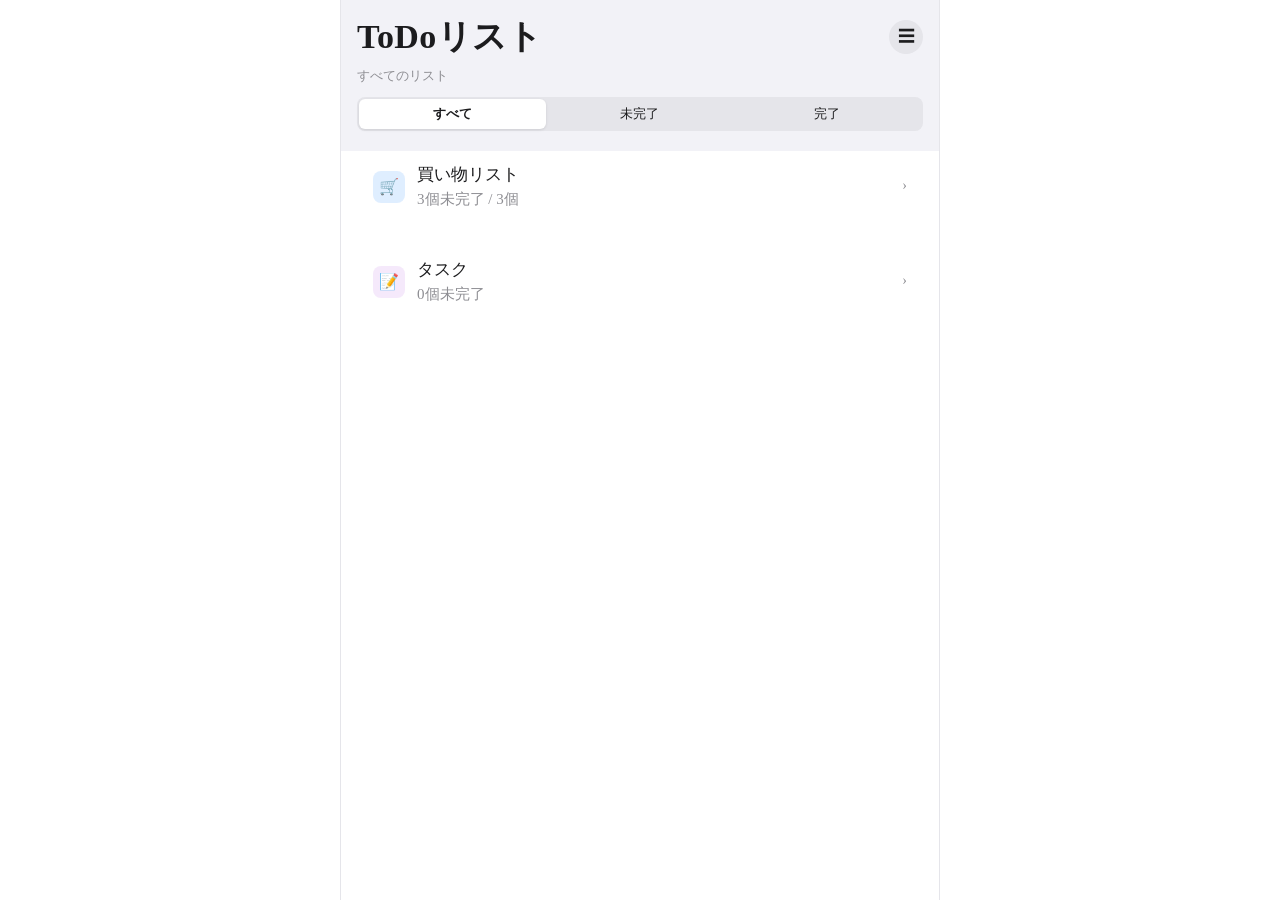
==== index.html @ b54a06b9 "rename" ====
<!DOCTYPE html>
<html lang="ja">
<head>
<meta charset="UTF-8">
<meta name="viewport" content="width=device-width, initial-scale=1.0,
maximum-scale=1.0, user-scalable=no, viewport-fit=cover">
<meta name="apple-mobile-web-app-capable" content="yes">
<meta name="apple-mobile-web-app-status-bar-style" content="default">
<title>ToDoリスト</title>
<style>
/* ===== Reset & Base ===== */
*, *::before, *::after {
  box-sizing: border-box;
  margin: 0;
  padding: 0;
  -webkit-tap-highlight-color: transparent;
}

:root {
  --bg: #f2f2f7;
  --card: #ffffff;
  --text: #1c1c1e;
  --text-secondary: #8e8e93;
  --accent: #007aff;
  --accent-light: #e3f0ff;
  --danger: #ff3b30;
  --success: #34c759;
  --warning: #ff9500;
  --border: #e5e5ea;
  --seg-bg: #e5e5ea;
  --seg-active: #ffffff;
  --safe-top: env(safe-area-inset-top, 0px);
  --safe-bottom: env(safe-area-inset-bottom, 0px);
}

html, body {
  height: 100%;
  font-family: -apple-system, BlinkMacSystemFont, 'Hiragino Kaku
Gothic ProN', 'Helvetica Neue', sans-serif;
  background: var(--bg);
  color: var(--text);
  font-size: 17px;
  line-height: 1.47;
  overflow: hidden;
  -webkit-font-smoothing: antialiased;
}

/* ===== App Shell ===== */
#app {
  display: flex;
  flex-direction: column;
  height: 100%;
  max-width: 600px;
  margin: 0 auto;
  position: relative;
}

/* ===== Header ===== */
.header {
  padding: calc(12px + var(--safe-top)) 16px 8px;
  background: var(--bg);
  flex-shrink: 0;
}

.header-top {
  display: flex;
  align-items: center;
  justify-content: space-between;
  margin-bottom: 4px;
}

.header h1 {
  font-size: 34px;
  font-weight: 700;
  letter-spacing: 0.37px;
}

.header-subtitle {
  font-size: 13px;
  color: var(--text-secondary);
  margin-bottom: 12px;
}

.header-actions {
  display: flex;
  gap: 8px;
}

.icon-btn {
  width: 34px;
  height: 34px;
  border-radius: 50%;
  border: none;
  background: var(--accent);
  color: white;
  font-size: 20px;
  display: flex;
  align-items: center;
  justify-content: center;
  cursor: pointer;
  transition: opacity 0.15s;
}

.icon-btn:active {
  opacity: 0.6;
}

.icon-btn.secondary {
  background: var(--seg-bg);
  color: var(--text);
  font-size: 17px;
}

/* ===== Segmented Control ===== */
.segmented {
  display: flex;
  background: var(--seg-bg);
  border-radius: 8px;
  padding: 2px;
  margin-bottom: 12px;
}

.segmented button {
  flex: 1;
  border: none;
  background: transparent;
  padding: 6px 0;
  font-size: 13px;
  font-weight: 500;
  color: var(--text);
  border-radius: 6px;
  cursor: pointer;
  transition: all 0.2s;
}

.segmented button.active {
  background: var(--seg-active);
  box-shadow: 0 1px 3px rgba(0,0,0,0.1);
  font-weight: 600;
}

/* ===== Main Content ===== */
.main {
  flex: 1;
  overflow-y: auto;
  -webkit-overflow-scrolling: touch;
  padding: 0 16px 100px;
}

/* ===== List View ===== */
.list-group {
  background: var(--card);
  border-radius: 12px;
  overflow: hidden;
  margin-bottom: 24px;
}

.list-group-title {
  font-size: 13px;
  font-weight: 500;
  color: var(--text-secondary);
  text-transform: uppercase;
  letter-spacing: 0.5px;
  padding: 8px 16px 4px;
}

.list-item {
  display: flex;
  align-items: center;
  padding: 12px 16px;
  gap: 12px;
  cursor: pointer;
  transition: background 0.15s;
  border-bottom: 0.5px solid var(--border);
}

.list-item:last-child {
  border-bottom: none;
}

.list-item:active {
  background: rgba(0,0,0,0.04);
}

.list-item-icon {
  width: 32px;
  height: 32px;
  border-radius: 8px;
  display: flex;
  align-items: center;
  justify-content: center;
  font-size: 16px;
  flex-shrink: 0;
}

.list-item-content {
  flex: 1;
  min-width: 0;
}

.list-item-name {
  font-size: 17px;
  font-weight: 400;
  white-space: nowrap;
  overflow: hidden;
  text-overflow: ellipsis;
}

.list-item-meta {
  font-size: 15px;
  color: var(--text-secondary);
}

.list-item-chevron {
  color: var(--text-secondary);
  font-size: 14px;
  flex-shrink: 0;
}

/* ===== Detail View ===== */
.detail-view {
  display: none;
  flex-direction: column;
  height: 100%;
}

.detail-view.active {
  display: flex;
}

.detail-header {
  padding: calc(8px + var(--safe-top)) 16px 8px;
  background: var(--bg);
  border-bottom: 0.5px solid var(--border);
  flex-shrink: 0;
}

.detail-header-top {
  display: flex;
  align-items: center;
  justify-content: space-between;
  margin-bottom: 8px;
}

.back-btn {
  border: none;
  background: none;
  color: var(--accent);
  font-size: 17px;
  cursor: pointer;
  display: flex;
  align-items: center;
  gap: 4px;
  padding: 4px 0;
}

.back-btn:active {
  opacity: 0.6;
}

.detail-title-input {
  border: none;
  background: transparent;
  font-size: 22px;
  font-weight: 700;
  width: 100%;
  color: var(--text);
  outline: none;
}

.detail-title-input::placeholder {
  color: var(--text-secondary);
}

.detail-actions {
  display: flex;
  gap: 8px;
}

.detail-actions .icon-btn {
  width: 30px;
  height: 30px;
  font-size: 16px;
}

/* ===== Category Filter ===== */
.category-filter {
  display: flex;
  gap: 6px;
  padding: 8px 16px;
  overflow-x: auto;
  -webkit-overflow-scrolling: touch;
  flex-shrink: 0;
  background: var(--bg);
  scrollbar-width: none;
}

.category-filter::-webkit-scrollbar {
  display: none;
}

.cat-chip {
  padding: 5px 14px;
  border-radius: 16px;
  border: none;
  font-size: 14px;
  font-weight: 500;
  white-space: nowrap;
  cursor: pointer;
  background: var(--seg-bg);
  color: var(--text);
  transition: all 0.2s;
}

.cat-chip.active {
  background: var(--accent);
  color: white;
}

.cat-chip:active {
  opacity: 0.7;
}

/* ===== Todo Items ===== */
.todo-group-label {
  font-size: 13px;
  font-weight: 500;
  color: var(--text-secondary);
  padding: 16px 16px 4px;
  text-transform: uppercase;
  letter-spacing: 0.5px;
}

.todo-item {
  display: flex;
  align-items: flex-start;
  padding: 10px 16px;
  gap: 12px;
  border-bottom: 0.5px solid var(--border);
  background: var(--card);
  transition: background 0.15s;
}

.todo-item:active {
  background: rgba(0,0,0,0.03);
}

.todo-checkbox {
  width: 24px;
  height: 24px;
  border-radius: 50%;
  border: 2px solid var(--text-secondary);
  flex-shrink: 0;
  cursor: pointer;
  display: flex;
  align-items: center;
  justify-content: center;
  margin-top: 2px;
  transition: all 0.2s;
}

.todo-checkbox.checked {
  background: var(--success);
  border-color: var(--success);
}

.todo-checkbox.checked::after {
  content: '✓';
  color: white;
  font-size: 14px;
  font-weight: 700;
}

.todo-content {
  flex: 1;
  min-width: 0;
}

.todo-text {
  font-size: 17px;
  word-break: break-word;
}

.todo-text.completed {
  text-decoration: line-through;
  color: var(--text-secondary);
}

.todo-category-tag {
  display: inline-block;
  font-size: 12px;
  padding: 2px 8px;
  border-radius: 10px;
  margin-top: 4px;
  font-weight: 500;
}

.todo-delete-btn {
  border: none;
  background: none;
  color: var(--danger);
  font-size: 20px;
  cursor: pointer;
  padding: 4px;
  opacity: 0;
  transition: opacity 0.15s;
  flex-shrink: 0;
}

.todo-item:hover .todo-delete-btn,
.todo-item.swipe-mode .todo-delete-btn {
  opacity: 1;
}

/* ===== Add Item Bar ===== */
.add-bar {
  position: fixed;
  bottom: 0;
  left: 50%;
  transform: translateX(-50%);
  width: 100%;
  max-width: 600px;
  background: var(--card);
  border-top: 0.5px solid var(--border);
  padding: 8px 16px calc(8px + var(--safe-bottom));
  display: flex;
  align-items: center;
  gap: 8px;
  z-index: 100;
}

.add-bar input {
  flex: 1;
  border: none;
  background: var(--bg);
  padding: 10px 14px;
  border-radius: 20px;
  font-size: 17px;
  outline: none;
  color: var(--text);
}

.add-bar input::placeholder {
  color: var(--text-secondary);
}

.add-bar .add-btn {
  width: 36px;
  height: 36px;
  border-radius: 50%;
  border: none;
  background: var(--accent);
  color: white;
  font-size: 22px;
  cursor: pointer;
  display: flex;
  align-items: center;
  justify-content: center;
  flex-shrink: 0;
  transition: opacity 0.15s;
}

.add-bar .add-btn:active {
  opacity: 0.6;
}

/* ===== Modal ===== */
.modal-overlay {
  display: none;
  position: fixed;
  inset: 0;
  background: rgba(0,0,0,0.4);
  z-index: 200;
  align-items: flex-end;
  justify-content: center;
}

.modal-overlay.active {
  display: flex;
}

.modal {
  background: var(--card);
  border-radius: 16px 16px 0 0;
  width: 100%;
  max-width: 600px;
  max-height: 70vh;
  overflow-y: auto;
  padding: 20px 16px calc(20px + var(--safe-bottom));
  animation: slideUp 0.3s ease;
}

@keyframes slideUp {
  from { transform: translateY(100%); }
  to { transform: translateY(0); }
}

.modal-handle {
  width: 36px;
  height: 5px;
  border-radius: 3px;
  background: var(--border);
  margin: 0 auto 16px;
}

.modal h2 {
  font-size: 20px;
  font-weight: 700;
  margin-bottom: 16px;
  text-align: center;
}

.modal-field {
  margin-bottom: 16px;
}

.modal-field label {
  display: block;
  font-size: 13px;
  font-weight: 500;
  color: var(--text-secondary);
  margin-bottom: 6px;
  text-transform: uppercase;
  letter-spacing: 0.3px;
}

.modal-field select,
.modal-field input[type="text"] {
  width: 100%;
  padding: 10px 14px;
  border: 1px solid var(--border);
  border-radius: 10px;
  font-size: 17px;
  background: var(--bg);
  color: var(--text);
  outline: none;
  -webkit-appearance: none;
}

.modal-actions {
  display: flex;
  gap: 8px;
  margin-top: 20px;
}

.modal-actions button {
  flex: 1;
  padding: 12px;
  border: none;
  border-radius: 10px;
  font-size: 17px;
  font-weight: 600;
  cursor: pointer;
}

.btn-cancel {
  background: var(--seg-bg);
  color: var(--text);
}

.btn-primary {
  background: var(--accent);
  color: white;
}

.btn-danger {
  background: var(--danger);
  color: white;
}

.btn-primary:active, .btn-cancel:active, .btn-danger:active {
  opacity: 0.7;
}

/* ===== Empty State ===== */
.empty-state {
  text-align: center;
  padding: 60px 32px;
  color: var(--text-secondary);
}

.empty-state-icon {
  font-size: 48px;
  margin-bottom: 12px;
}

.empty-state-text {
  font-size: 17px;
  font-weight: 500;
}

/* ===== Swipe Actions ===== */
.todo-item-wrapper {
  position: relative;
  overflow: hidden;
}

/* ===== Color Palette for Categories ===== */
.cat-colors {
  display: flex;
  gap: 8px;
  flex-wrap: wrap;
}

.cat-color-btn {
  width: 32px;
  height: 32px;
  border-radius: 50%;
  border: 3px solid transparent;
  cursor: pointer;
  transition: all 0.15s;
}

.cat-color-btn.selected {
  border-color: var(--text);
  transform: scale(1.15);
}

/* ===== Confirm Dialog ===== */
.confirm-overlay {
  display: none;
  position: fixed;
  inset: 0;
  background: rgba(0,0,0,0.4);
  z-index: 300;
  align-items: center;
  justify-content: center;
}

.confirm-overlay.active {
  display: flex;
}

.confirm-box {
  background: var(--card);
  border-radius: 14px;
  padding: 20px;
  width: 270px;
  text-align: center;
}

.confirm-box p {
  font-size: 17px;
  margin-bottom: 16px;
}

.confirm-actions {
  display: flex;
  gap: 8px;
}

.confirm-actions button {
  flex: 1;
  padding: 10px;
  border: none;
  border-radius: 10px;
  font-size: 17px;
  cursor: pointer;
}

/* ===== Toast ===== */
.toast {
  position: fixed;
  bottom: 100px;
  left: 50%;
  transform: translateX(-50%) translateY(20px);
  background: rgba(0,0,0,0.8);
  color: white;
  padding: 10px 20px;
  border-radius: 20px;
  font-size: 15px;
  opacity: 0;
  transition: all 0.3s;
  z-index: 400;
  pointer-events: none;
}

.toast.show {
  opacity: 1;
  transform: translateX(-50%) translateY(0);
}

/* ===== Responsive ===== */
@media (min-width: 601px) {
  #app {
    border-left: 0.5px solid var(--border);
    border-right: 0.5px solid var(--border);
  }
}
</style>
</head>
<body>

<div id="app">
  <!-- ===== List View ===== -->
  <div id="listView">
    <div class="header">
      <div class="header-top">
        <h1>ToDoリスト</h1>
        <div class="header-actions">
          <button class="icon-btn secondary" id="manageListsBtn"
title="リスト管理">☰</button>
        </div>
      </div>
      <div class="header-subtitle" id="headerSubtitle">すべてのリスト</div>
      <div class="segmented" id="segmentedControl">
        <button class="active" data-filter="all">すべて</button>
        <button data-filter="active">未完了</button>
        <button data-filter="completed">完了</button>
      </div>
    </div>
    <div class="main" id="listViewMain">
      <!-- Lists rendered here -->
    </div>
  </div>

  <!-- ===== Detail View ===== -->
  <div id="detailView" class="detail-view">
    <div class="detail-header">
      <div class="detail-header-top">
        <button class="back-btn" id="backBtn">‹ 戻る</button>
        <div class="detail-actions">
          <button class="icon-btn secondary" id="changePresetBtn"
title="カテゴリプリセットを変更">🏷️</button>
          <button class="icon-btn secondary" id="editListNameBtn"
title="名前を変更">✏️</button>
          <button class="icon-btn secondary" id="deleteListBtn"
title="リストを削除" style="color:var(--danger)">🗑</button>
        </div>
      </div>
      <input type="text" class="detail-title-input"
id="detailTitleInput" placeholder="リスト名">
      <div class="header-subtitle" id="detailSubtitle"
style="margin-bottom:0;"></div>
    </div>
    <div class="category-filter" id="categoryFilter">
      <button class="cat-chip active" data-cat="all">すべて</button>
      <!-- Category chips rendered here -->
    </div>
    <div class="main" id="detailMain">
      <!-- Todo items rendered here -->
    </div>
  </div>

  <!-- ===== Add Bar (detail view) ===== -->
  <div class="add-bar" id="addBar" style="display:none">
    <input type="text" id="newItemInput" placeholder="アイテムを入力..."
autocomplete="off">
    <button class="add-btn" id="addBtn">+</button>
  </div>
</div>

<!-- ===== Category Select Modal ===== -->
<div class="modal-overlay" id="categoryModal">
  <div class="modal">
    <div class="modal-handle"></div>
    <h2>カテゴリを選択</h2>
    <div class="modal-field">
      <label>カテゴリ</label>
      <select id="itemCategorySelect">
        <option value="">カテゴリなし</option>
      </select>
    </div>
    <div class="modal-actions">
      <button class="btn-cancel" id="cancelCategoryModal">キャンセル</button>
      <button class="btn-primary" id="confirmCategoryModal">追加</button>
    </div>
  </div>
</div>

<!-- ===== List Management Modal ===== -->
<div class="modal-overlay" id="listModal">
  <div class="modal">
    <div class="modal-handle"></div>
    <h2>リスト管理</h2>
    <div id="listManageContent">
      <!-- List management items -->
    </div>
    <div class="modal-actions">
      <button class="btn-cancel" id="closeListModal">閉じる</button>
      <button class="btn-primary" id="addListBtn">＋ リスト追加</button>
    </div>
  </div>
</div>

<!-- ===== New List Modal ===== -->
<div class="modal-overlay" id="newListModal">
  <div class="modal">
    <div class="modal-handle"></div>
    <h2>新しいリスト</h2>
    <div class="modal-field">
      <label>リスト名</label>
      <input type="text" id="newListNameInput" placeholder="例: 買い物リスト">
    </div>
    <div class="modal-field">
      <label>カテゴリプリセット</label>
      <select id="newListPresetSelect">
        <option value="shopping">🛒 買い物（食材・飲料・日用品…）</option>
        <option value="priority">🔴 優先度（高・中・低・保留）</option>
        <option value="genre">📂 ジャンル（仕事・家事・お金…）</option>
        <option value="action">⚡ 行動ベース（急ぎ・スマホ・外出…）</option>
      </select>
    </div>
    <div class="modal-field">
      <label>アイコン</label>
      <div class="cat-colors" id="newListIcons">
        <button class="cat-color-btn selected" data-icon="🛒"
style="background:#fff;border:2px solid
#ddd;font-size:18px;display:flex;align-items:center;justify-content:center;">🛒</button>
        <button class="cat-color-btn" data-icon="📝"
style="background:#fff;border:2px solid
#ddd;font-size:18px;display:flex;align-items:center;justify-content:center;">📝</button>
        <button class="cat-color-btn" data-icon="💼"
style="background:#fff;border:2px solid
#ddd;font-size:18px;display:flex;align-items:center;justify-content:center;">💼</button>
        <button class="cat-color-btn" data-icon="🏠"
style="background:#fff;border:2px solid
#ddd;font-size:18px;display:flex;align-items:center;justify-content:center;">🏠</button>
        <button class="cat-color-btn" data-icon="📚"
style="background:#fff;border:2px solid
#ddd;font-size:18px;display:flex;align-items:center;justify-content:center;">📚</button>
        <button class="cat-color-btn" data-icon="💊"
style="background:#fff;border:2px solid
#ddd;font-size:18px;display:flex;align-items:center;justify-content:center;">💊</button>
      </div>
    </div>
    <div class="modal-actions">
      <button class="btn-cancel" id="cancelNewList">キャンセル</button>
      <button class="btn-primary" id="confirmNewList">作成</button>
    </div>
  </div>
</div>

<!-- ===== Confirm Dialog ===== -->
<div class="confirm-overlay" id="confirmDialog">
  <div class="confirm-box">
    <p id="confirmMessage">削除しますか？</p>
    <div class="confirm-actions">
      <button class="btn-cancel" id="confirmCancel">キャンセル</button>
      <button class="btn-danger" id="confirmOk">削除</button>
    </div>
  </div>
</div>

<!-- ===== Change Preset Modal ===== -->
<div class="modal-overlay" id="changePresetModal">
  <div class="modal">
    <div class="modal-handle"></div>
    <h2>カテゴリプリセット</h2>
    <div id="presetList">
      <!-- Preset options rendered here -->
    </div>
    <div class="modal-actions">
      <button class="btn-cancel" id="cancelPreset">キャンセル</button>
    </div>
  </div>
</div>

<!-- ===== Toast ===== -->
<div class="toast" id="toast"></div>

<script>
// ===== Data Layer =====
const STORAGE_KEY = 'todo-app-data';

// カテゴリプリセット（リスト作成時に選択）
const CATEGORY_PRESETS = {
  shopping: {
    name: '買い物',
    icon: '🛒',
    categories: [
      { id: 'food', name: '食材', color: '#34c759' },
      { id: 'drink', name: '飲料', color: '#007aff' },
      { id: 'daily', name: '日用品', color: '#ff9500' },
      { id: 'snack', name: 'お菓子', color: '#af52de' },
      { id: 'other', name: 'その他', color: '#8e8e93' },
    ],
  },
  priority: {
    name: '優先度',
    icon: '🔴',
    categories: [
      { id: 'high', name: '🔴 高', color: '#ff3b30' },
      { id: 'medium', name: '🟡 中', color: '#ff9500' },
      { id: 'low', name: '🟢 低', color: '#34c759' },
      { id: 'hold', name: '⚪ 保留', color: '#8e8e93' },
    ],
  },
  genre: {
    name: 'ジャンル',
    icon: '📂',
    categories: [
      { id: 'work', name: '💼 仕事', color: '#007aff' },
      { id: 'home', name: '🏠 生活', color: '#34c759' },
      { id: 'money', name: '🏦 お金', color: '#ff9500' },
      { id: 'health', name: '🏥 健康', color: '#af52de' },
      { id: 'hobby', name: '🎉 趣味', color: '#ff2d55' },
      { id: 'other', name: '❓ その他', color: '#8e8e93' },
    ],
  },
  action: {
    name: '行動ベース',
    icon: '⚡',
    categories: [
      { id: 'urgent', name: '⚡ 急ぎ', color: '#ff3b30' },
      { id: 'phone', name: '📱 スマホ', color: '#007aff' },
      { id: 'pc', name: '💻 PC作業', color: '#af52de' },
      { id: 'out', name: '🚶 外出', color: '#34c759' },
      { id: 'hold', name: '⏳ 保留', color: '#8e8e93' },
    ],
  },
};

function loadData() {
  try {
    const raw = localStorage.getItem(STORAGE_KEY);
    if (raw) return JSON.parse(raw);
  } catch (e) {
    console.error('Load error:', e);
  }
  const shoppingPreset = CATEGORY_PRESETS.shopping;
  const genrePreset = CATEGORY_PRESETS.genre;
  return {
    lists: [
      {
        id: generateId(),
        name: '買い物リスト',
        icon: '🛒',
        color: '#007aff',
        categorySchema: 'shopping',
        categories: [...shoppingPreset.categories],
        items: [
          { id: generateId(), text: '牛乳', category: 'drink',
completed: false, createdAt: Date.now() },
          { id: generateId(), text: '食パン', category: 'food',
completed: false, createdAt: Date.now() },
          { id: generateId(), text: '洗剤', category: 'daily',
completed: false, createdAt: Date.now() },
        ],
      },
      {
        id: generateId(),
        name: 'タスク',
        icon: '📝',
        color: '#af52de',
        categorySchema: 'genre',
        categories: [...genrePreset.categories],
        items: [],
      },
    ],
    activeListId: null,
    filter: 'all',
    activeCategory: 'all',
  };
}

function saveData() {
  try {
    localStorage.setItem(STORAGE_KEY, JSON.stringify(appData));
  } catch (e) {
    console.error('Save error:', e);
  }
}

function generateId() {
  return Date.now().toString(36) + Math.random().toString(36).slice(2, 8);
}

let appData = loadData();
let pendingItemCategory = '';

// ===== DOM Elements =====
const $ = id => document.getElementById(id);
const listView = $('listView');
const detailView = $('detailView');
const listViewMain = $('listViewMain');
const detailMain = $('detailMain');
const detailTitleInput = $('detailTitleInput');
const addBar = $('addBar');
const newItemInput = $('newItemInput');
const categoryFilter = $('categoryFilter');

// ===== Utility =====
function getActiveList() {
  return appData.lists.find(l => l.id === appData.activeListId);
}

function getFilteredItems(list) {
  const filter = appData.filter;
  const cat = appData.activeCategory;
  return list.items.filter(item => {
    if (filter === 'active' && item.completed) return false;
    if (filter === 'completed' && !item.completed) return false;
    if (cat !== 'all' && item.category !== cat) return false;
    return true;
  });
}

function getActiveItems(list) {
  return list.items.filter(i => !i.completed);
}

function getCompletedItems(list) {
  return list.items.filter(i => i.completed);
}

function showToast(msg) {
  const toast = $('toast');
  toast.textContent = msg;
  toast.classList.add('show');
  setTimeout(() => toast.classList.remove('show'), 2000);
}

// ===== Render: List View =====
function renderListView() {
  const filter = appData.filter;
  let html = '';

  if (appData.lists.length === 0) {
    html = `
      <div class="empty-state">
        <div class="empty-state-icon">📋</div>
        <div class="empty-state-text">リストがありません</div>
      </div>`;
  } else {
    appData.lists.forEach(list => {
      const activeCount = list.items.filter(i => !i.completed).length;
      const totalCount = list.items.length;
      const subtitle = `${activeCount}個未完了${totalCount > 0 ? ` /
${totalCount}個` : ''}`;

      html += `
        <div class="list-group">
          <div class="list-item" data-list-id="${list.id}">
            <div class="list-item-icon"
style="background:${list.color}20;color:${list.color}">
              ${list.icon}
            </div>
            <div class="list-item-content">
              <div class="list-item-name">${escapeHtml(list.name)}</div>
              <div class="list-item-meta">${subtitle}</div>
            </div>
            <div class="list-item-chevron">›</div>
          </div>
        </div>`;
    });
  }

  listViewMain.innerHTML = html;
}

// ===== Render: Detail View =====
function renderDetailView() {
  const list = getActiveList();
  if (!list) {
    showListView();
    return;
  }

  detailTitleInput.value = list.name;
  const preset = CATEGORY_PRESETS[list.categorySchema];
  if ($('detailSubtitle')) {
    $('detailSubtitle').textContent = preset ? `${preset.name}プリセット` : '';
  }
  renderCategoryFilter(list);
  renderTodoItems(list);
}

function renderCategoryFilter(list) {
  let html = '<button class="cat-chip active" data-cat="all">すべて</button>';
  list.categories.forEach(cat => {
    const count = list.items.filter(i => i.category === cat.id &&
      (appData.filter === 'all' ||
       (appData.filter === 'active' && !i.completed) ||
       (appData.filter === 'completed' && i.completed))).length;
    const isActive = appData.activeCategory === cat.id;
    html += `<button class="cat-chip${isActive ? ' active' : ''}"
data-cat="${cat.id}"
      style="${isActive ? `background:${cat.color};color:white` : ''}">
      ${escapeHtml(cat.name)}${count > 0 ? ` (${count})` : ''}
    </button>`;
  });
  categoryFilter.innerHTML = html;
}

function renderTodoItems(list) {
  const items = getFilteredItems(list);

  if (items.length === 0) {
    const filterText = appData.filter === 'active' ? '未完了' :
appData.filter === 'completed' ? '完了' : '';
    const catText = appData.activeCategory !== 'all'
      ? list.categories.find(c => c.id === appData.activeCategory)?.name || ''
      : '';
    let emptyMsg = 'アイテムがありません';
    if (filterText) emptyMsg = `${filterText}のアイテムはありません`;
    if (catText) emptyMsg = `${catText}のアイテムはありません`;

    detailMain.innerHTML = `
      <div class="empty-state">
        <div class="empty-state-icon">✅</div>
        <div class="empty-state-text">${emptyMsg}</div>
      </div>`;
    return;
  }

  let html = '';

  // Show active items first, then completed (when filter is "all")
  if (appData.filter === 'all') {
    const active = items.filter(i => !i.completed);
    const completed = items.filter(i => i.completed);

    if (active.length > 0) {
      html += `<div class="todo-group-label">未完了 (${active.length})</div>`;
      active.forEach(item => { html += renderTodoItem(item, list); });
    }
    if (completed.length > 0) {
      html += `<div class="todo-group-label">完了 (${completed.length})</div>`;
      completed.forEach(item => { html += renderTodoItem(item, list); });
    }
  } else {
    items.forEach(item => { html += renderTodoItem(item, list); });
  }

  detailMain.innerHTML = html;
}

function renderTodoItem(item, list) {
  const cat = list.categories.find(c => c.id === item.category);
  const catTag = cat
    ? `<span class="todo-category-tag"
style="background:${cat.color}20;color:${cat.color}">${escapeHtml(cat.name)}</span>`
    : '';

  return `
    <div class="todo-item" data-item-id="${item.id}">
      <div class="todo-checkbox${item.completed ? ' checked' : ''}"
data-toggle="${item.id}"></div>
      <div class="todo-content">
        <div class="todo-text${item.completed ? ' completed' :
''}">${escapeHtml(item.text)}</div>
        ${catTag}
      </div>
      <button class="todo-delete-btn" data-delete="${item.id}">✕</button>
    </div>`;
}

function escapeHtml(str) {
  const div = document.createElement('div');
  div.textContent = str;
  return div.innerHTML;
}

// ===== Navigation =====
function showDetailView(listId) {
  appData.activeListId = listId;
  saveData();
  listView.style.display = 'none';
  detailView.classList.add('active');
  addBar.style.display = 'flex';
  renderDetailView();
}

function showListView() {
  appData.activeListId = null;
  saveData();
  detailView.classList.remove('active');
  addBar.style.display = 'none';
  listView.style.display = 'block';
  renderListView();
}

// ===== Event Handlers =====

// List item tap
listViewMain.addEventListener('click', e => {
  const item = e.target.closest('.list-item');
  if (item) {
    showDetailView(item.dataset.listId);
  }
});

// Back button
$('backBtn').addEventListener('click', showListView);

// Filter segment control
$('segmentedControl').addEventListener('click', e => {
  const btn = e.target.closest('button');
  if (!btn) return;
  $('segmentedControl').querySelectorAll('button').forEach(b =>
b.classList.remove('active'));
  btn.classList.add('active');
  appData.filter = btn.dataset.filter;
  saveData();
  renderListView();
  if (getActiveList()) renderDetailView();
});

// Category filter chips
categoryFilter.addEventListener('click', e => {
  const chip = e.target.closest('.cat-chip');
  if (!chip) return;
  categoryFilter.querySelectorAll('.cat-chip').forEach(c =>
c.classList.remove('active'));
  chip.classList.add('active');
  appData.activeCategory = chip.dataset.cat;
  saveData();
  renderDetailView();
});

// Toggle item completion
detailMain.addEventListener('click', e => {
  const checkbox = e.target.closest('[data-toggle]');
  if (checkbox) {
    const list = getActiveList();
    if (!list) return;
    const item = list.items.find(i => i.id === checkbox.dataset.toggle);
    if (item) {
      item.completed = !item.completed;
      saveData();
      renderDetailView();
    }
    return;
  }

  // Delete item
  const delBtn = e.target.closest('[data-delete]');
  if (delBtn) {
    const list = getActiveList();
    if (!list) return;
    const item = list.items.find(i => i.id === delBtn.dataset.delete);
    if (item) {
      list.items = list.items.filter(i => i.id !== item.id);
      saveData();
      renderDetailView();
      showToast('削除しました');
    }
  }
});

// Add item
$('addBtn').addEventListener('click', handleAddItem);
newItemInput.addEventListener('keydown', e => {
  if (e.key === 'Enter') handleAddItem();
});

function handleAddItem() {
  const text = newItemInput.value.trim();
  if (!text) return;
  const list = getActiveList();
  if (!list) return;

  const item = {
    id: generateId(),
    text: text,
    category: appData.activeCategory !== 'all' ? appData.activeCategory : '',
    completed: false,
    createdAt: Date.now(),
  };

  list.items.unshift(item);
  newItemInput.value = '';
  saveData();
  renderDetailView();
  showToast('追加しました');
}

// Edit list name
$('editListNameBtn').addEventListener('click', () => {
  detailTitleInput.focus();
  detailTitleInput.select();
});

detailTitleInput.addEventListener('blur', () => {
  const list = getActiveList();
  if (list && detailTitleInput.value.trim()) {
    list.name = detailTitleInput.value.trim();
    saveData();
    showToast('名前を変更しました');
  } else {
    renderDetailView();
  }
});

// Delete list
$('deleteListBtn').addEventListener('click', () => {
  showConfirm('このリストを削除しますか？', () => {
    const list = getActiveList();
    if (!list) return;
    appData.lists = appData.lists.filter(l => l.id !== list.id);
    saveData();
    showListView();
    showToast('リストを削除しました');
  });
});

// Change preset
$('changePresetBtn').addEventListener('click', () => {
  renderPresetOptions();
  $('changePresetModal').classList.add('active');
});

$('cancelPreset').addEventListener('click', () => {
  $('changePresetModal').classList.remove('active');
});

function renderPresetOptions() {
  const list = getActiveList();
  if (!list) return;
  let html = '';
  Object.entries(CATEGORY_PRESETS).forEach(([key, preset]) => {
    const isCurrent = list.categorySchema === key;
    const catPreview = preset.categories.map(c => c.name).join('・');
    html += `
      <div class="list-item" style="cursor:pointer;border-bottom:0.5px
solid var(--border);padding:12px 0;" data-preset="${key}">
        <div class="list-item-icon" style="background:${isCurrent ?
preset.categories[0].color + '30' : 'var(--seg-bg)'};color:${isCurrent
? preset.categories[0].color : 'var(--text-secondary)'}">
          ${preset.icon}
        </div>
        <div class="list-item-content">
          <div class="list-item-name">${preset.name}${isCurrent ?
'（現在）' : ''}</div>
          <div class="list-item-meta">${catPreview}</div>
        </div>
        ${isCurrent ? '<div style="color:var(--accent);font-size:14px;">✓</div>' : '<div class="list-item-chevron">›</div>'}
      </div>`;
  });
  $('presetList').innerHTML = html;
}

$('presetList').addEventListener('click', e => {
  const item = e.target.closest('[data-preset]');
  if (!item) return;
  const list = getActiveList();
  if (!list) return;
  const schema = item.dataset.preset;
  const preset = CATEGORY_PRESETS[schema];

  // Check if there are existing items with categories not in the new preset
  const newCats = new Set(preset.categories.map(c => c.id));
  const orphaned = list.items.filter(i => i.category &&
!newCats.has(i.category));

  if (orphaned.length > 0) {
    showConfirm(`プリセット変更により、${orphaned.length}個のアイテムのカテゴリが解除されます。続けてもよろしいですか？`,
() => {
      applyPreset(list, schema, preset);
    });
  } else {
    applyPreset(list, schema, preset);
  }
});

function applyPreset(list, schema, preset) {
  list.categorySchema = schema;
  list.categories = [...preset.categories];
  saveData();
  $('changePresetModal').classList.remove('active');
  renderDetailView();
  showToast(`「${preset.name}」プリセットに変更しました`);
}

// Manage lists
$('manageListsBtn').addEventListener('click', () => {
  renderListManagement();
  $('listModal').classList.add('active');
});

$('closeListModal').addEventListener('click', () => {
  $('listModal').classList.remove('active');
});

function renderListManagement() {
  let html = '';
  appData.lists.forEach(list => {
    const preset = CATEGORY_PRESETS[list.categorySchema];
    const presetLabel = preset ? preset.name : '';
    html += `
      <div class="list-item" style="border-bottom:0.5px solid
var(--border);padding:12px 0;">
        <div class="list-item-icon"
style="background:${list.color}20;color:${list.color}">
          ${list.icon}
        </div>
        <div class="list-item-content">
          <div class="list-item-name">${escapeHtml(list.name)}</div>
          <div class="list-item-meta">${presetLabel} ・
${list.items.length}個のアイテム</div>
        </div>
        <button class="todo-delete-btn" style="opacity:1"
data-manage-delete="${list.id}">✕</button>
      </div>`;
  });
  $('listManageContent').innerHTML = html;
}

// Manage delete
$('listManageContent').addEventListener('click', e => {
  const btn = e.target.closest('[data-manage-delete]');
  if (btn) {
    const listId = btn.dataset.manageDelete;
    showConfirm('このリストを削除しますか？', () => {
      appData.lists = appData.lists.filter(l => l.id !== listId);
      saveData();
      renderListManagement();
      showToast('リストを削除しました');
    });
  }
});

// Add new list
$('addListBtn').addEventListener('click', () => {
  $('listModal').classList.remove('active');
  $('newListNameInput').value = '';
  $('newListModal').classList.add('active');
});

$('cancelNewList').addEventListener('click', () => {
  $('newListModal').classList.remove('active');
});

// Icon selection in new list modal
$('newListIcons').addEventListener('click', e => {
  const btn = e.target.closest('.cat-color-btn');
  if (!btn) return;
  $('newListIcons').querySelectorAll('.cat-color-btn').forEach(b =>
b.classList.remove('selected'));
  btn.classList.add('selected');
});

$('confirmNewList').addEventListener('click', () => {
  const name = $('newListNameInput').value.trim();
  if (!name) {
    showToast('リスト名を入力してください');
    return;
  }
  const iconEl = $('newListIcons').querySelector('.cat-color-btn.selected');
  const icon = iconEl ? iconEl.dataset.icon : '📝';
  const schema = $('newListPresetSelect').value;
  const preset = CATEGORY_PRESETS[schema];

  const newList = {
    id: generateId(),
    name: name,
    icon: icon,
    color: preset.categories[0]?.color || '#007aff',
    categorySchema: schema,
    categories: [...preset.categories],
    items: [],
  };

  appData.lists.push(newList);
  saveData();
  $('newListModal').classList.remove('active');
  renderListView();
  showToast(`「${name}」を作成しました（${preset.name}プリセット）`);
});

// Confirm dialog
let confirmCallback = null;

function showConfirm(message, callback) {
  $('confirmMessage').textContent = message;
  $('confirmDialog').classList.add('active');
  confirmCallback = callback;
}

$('confirmOk').addEventListener('click', () => {
  $('confirmDialog').classList.remove('active');
  if (confirmCallback) confirmCallback();
  confirmCallback = null;
});

$('confirmCancel').addEventListener('click', () => {
  $('confirmDialog').classList.remove('active');
  confirmCallback = null;
});

// Modal overlay tap to close
$('categoryModal').addEventListener('click', e => {
  if (e.target === $('categoryModal')) {
    $('categoryModal').classList.remove('active');
  }
});

// ===== Init =====
function init() {
  renderListView();

  // If there was an active list, restore it
  if (appData.activeListId) {
    const list = getActiveList();
    if (list) {
      showDetailView(list.id);
    }
  }
}

init();
</script>
</body>
</html>
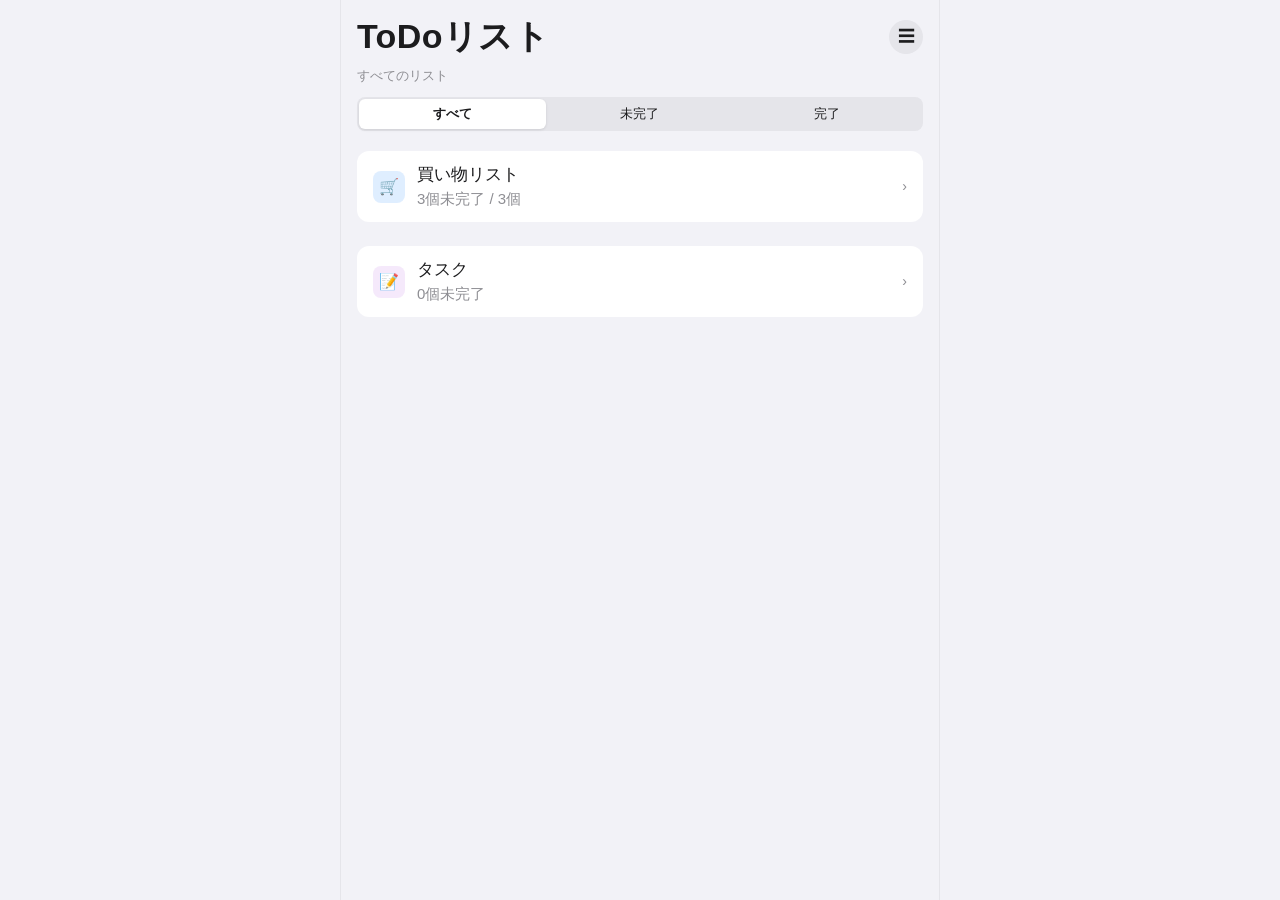
==== commit b2a84ad9: "font定義debug" ====
--- a/index.html
+++ b/index.html
@@ -35,8 +35,7 @@
 
 html, body {
   height: 100%;
-  font-family: -apple-system, BlinkMacSystemFont, 'Hiragino Kaku
-Gothic ProN', 'Helvetica Neue', sans-serif;
+  font-family: -apple-system, BlinkMacSystemFont, 'Hiragino Kaku Gothic ProN', 'Helvetica Neue', sans-serif;
   background: var(--bg);
   color: var(--text);
   font-size: 17px;
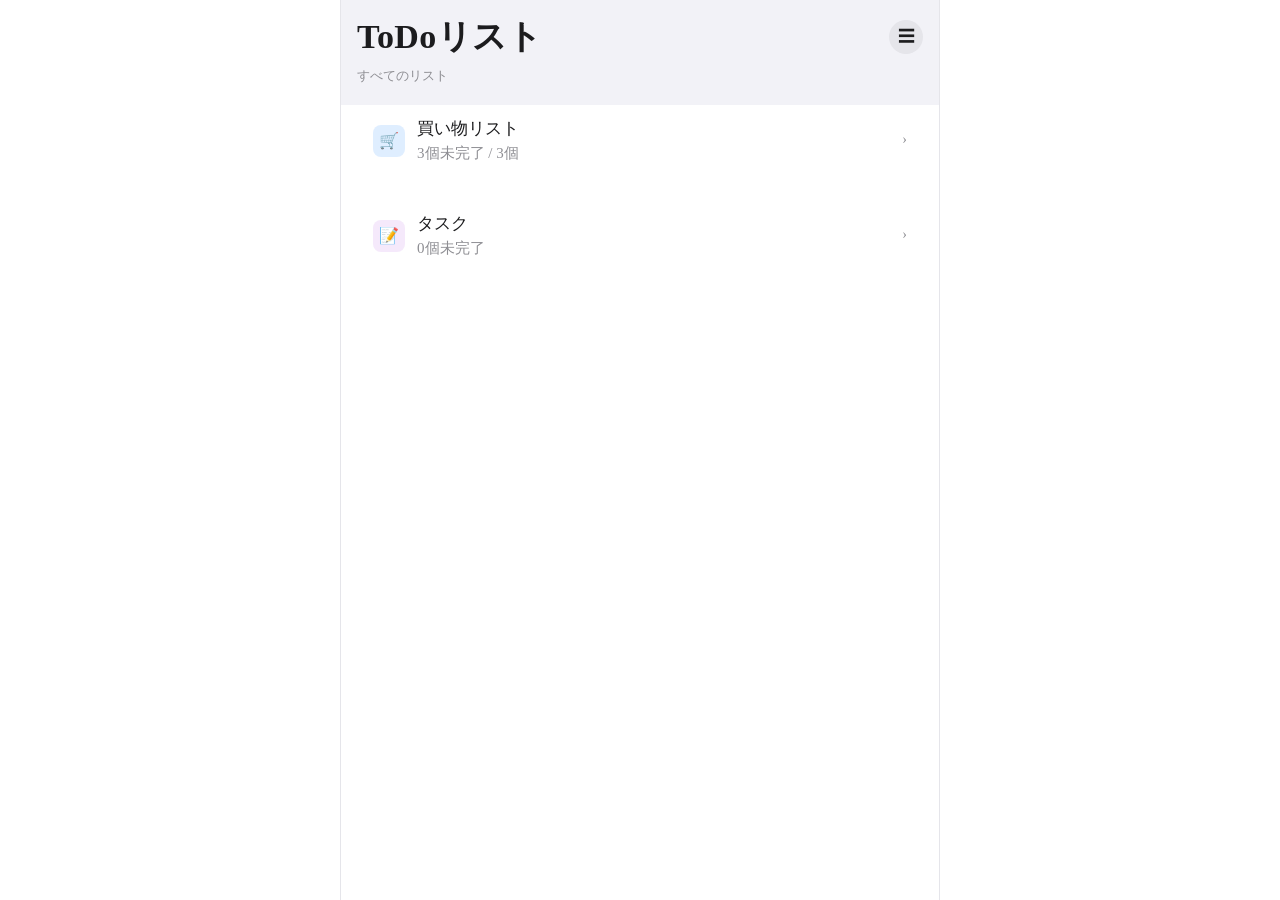
==== commit 6d60374e: "item text and tag editable" ====
--- a/index.html
+++ b/index.html
@@ -35,7 +35,8 @@
 
 html, body {
   height: 100%;
-  font-family: -apple-system, BlinkMacSystemFont, 'Hiragino Kaku Gothic ProN', 'Helvetica Neue', sans-serif;
+  font-family: -apple-system, BlinkMacSystemFont, 'Hiragino Kaku
+Gothic ProN', 'Helvetica Neue', sans-serif;
   background: var(--bg);
   color: var(--text);
   font-size: 17px;
@@ -146,6 +147,10 @@
   padding: 0 16px 100px;
 }
 
+#detailMain {
+  padding-bottom: 140px;
+}
+
 /* ===== List View ===== */
 .list-group {
   background: var(--card);
@@ -411,8 +416,8 @@
   opacity: 1;
 }
 
-/* ===== Add Item Bar ===== */
-.add-bar {
+/* ===== Bottom Bar (filter + add item) ===== */
+.bottom-bar {
   position: fixed;
   bottom: 0;
   left: 50%;
@@ -421,11 +426,20 @@
   max-width: 600px;
   background: var(--card);
   border-top: 0.5px solid var(--border);
-  padding: 8px 16px calc(8px + var(--safe-bottom));
+  padding-bottom: var(--safe-bottom);
+  z-index: 100;
+}
+
+.bottom-bar .segmented {
+  margin: 8px 16px 0;
+}
+
+/* ===== Add Item Bar ===== */
+.add-bar {
+  padding: 8px 16px;
   display: flex;
   align-items: center;
   gap: 8px;
-  z-index: 100;
 }
 
 .add-bar input {
@@ -702,11 +716,6 @@
         </div>
       </div>
       <div class="header-subtitle" id="headerSubtitle">すべてのリスト</div>
-      <div class="segmented" id="segmentedControl">
-        <button class="active" data-filter="all">すべて</button>
-        <button data-filter="active">未完了</button>
-        <button data-filter="completed">完了</button>
-      </div>
     </div>
     <div class="main" id="listViewMain">
       <!-- Lists rendered here -->
@@ -723,8 +732,6 @@
 title="カテゴリプリセットを変更">🏷️</button>
           <button class="icon-btn secondary" id="editListNameBtn"
 title="名前を変更">✏️</button>
-          <button class="icon-btn secondary" id="deleteListBtn"
-title="リストを削除" style="color:var(--danger)">🗑</button>
         </div>
       </div>
       <input type="text" class="detail-title-input"
@@ -741,28 +748,40 @@
     </div>
   </div>
 
-  <!-- ===== Add Bar (detail view) ===== -->
-  <div class="add-bar" id="addBar" style="display:none">
-    <input type="text" id="newItemInput" placeholder="アイテムを入力..."
+  <!-- ===== Bottom Bar (detail view) ===== -->
+  <div class="bottom-bar" id="bottomBar" style="display:none">
+    <div class="segmented" id="segmentedControl">
+      <button class="active" data-filter="all">すべて</button>
+      <button data-filter="active">未完了</button>
+      <button data-filter="completed">完了</button>
+    </div>
+    <div class="add-bar">
+      <input type="text" id="newItemInput" placeholder="アイテムを入力..."
 autocomplete="off">
-    <button class="add-btn" id="addBtn">+</button>
+      <button class="add-btn" id="addBtn">+</button>
+    </div>
   </div>
 </div>
 
-<!-- ===== Category Select Modal ===== -->
-<div class="modal-overlay" id="categoryModal">
+<!-- ===== Edit Item Modal ===== -->
+<div class="modal-overlay" id="editItemModal">
   <div class="modal">
     <div class="modal-handle"></div>
-    <h2>カテゴリを選択</h2>
+    <h2>アイテムを編集</h2>
+    <div class="modal-field">
+      <label>テキスト</label>
+      <input type="text" id="editItemTextInput" placeholder="アイテム名">
+    </div>
     <div class="modal-field">
       <label>カテゴリ</label>
-      <select id="itemCategorySelect">
+      <select id="editItemCategorySelect">
         <option value="">カテゴリなし</option>
       </select>
     </div>
     <div class="modal-actions">
-      <button class="btn-cancel" id="cancelCategoryModal">キャンセル</button>
-      <button class="btn-primary" id="confirmCategoryModal">追加</button>
+      <button class="btn-cancel" id="cancelEditItem">キャンセル</button>
+      <button class="btn-danger" id="deleteEditItem">削除</button>
+      <button class="btn-primary" id="confirmEditItem">保存</button>
     </div>
   </div>
 </div>
@@ -966,7 +985,7 @@
 }
 
 let appData = loadData();
-let pendingItemCategory = '';
+let editingItemId = null;
 
 // ===== DOM Elements =====
 const $ = id => document.getElementById(id);
@@ -975,7 +994,7 @@
 const listViewMain = $('listViewMain');
 const detailMain = $('detailMain');
 const detailTitleInput = $('detailTitleInput');
-const addBar = $('addBar');
+const bottomBar = $('bottomBar');
 const newItemInput = $('newItemInput');
 const categoryFilter = $('categoryFilter');
 
@@ -1157,7 +1176,7 @@
   saveData();
   listView.style.display = 'none';
   detailView.classList.add('active');
-  addBar.style.display = 'flex';
+  bottomBar.style.display = 'block';
   renderDetailView();
 }
 
@@ -1165,7 +1184,7 @@
   appData.activeListId = null;
   saveData();
   detailView.classList.remove('active');
-  addBar.style.display = 'none';
+  bottomBar.style.display = 'none';
   listView.style.display = 'block';
   renderListView();
 }
@@ -1192,8 +1211,7 @@
   btn.classList.add('active');
   appData.filter = btn.dataset.filter;
   saveData();
-  renderListView();
-  if (getActiveList()) renderDetailView();
+  renderDetailView();
 });
 
 // Category filter chips
@@ -1235,7 +1253,75 @@
       renderDetailView();
       showToast('削除しました');
     }
-  }
+    return;
+  }
+
+  // Tap row to edit text/category
+  const itemEl = e.target.closest('.todo-item');
+  if (itemEl) {
+    openEditItemModal(itemEl.dataset.itemId);
+  }
+});
+
+// ===== Edit Item Modal =====
+function openEditItemModal(itemId) {
+  const list = getActiveList();
+  if (!list) return;
+  const item = list.items.find(i => i.id === itemId);
+  if (!item) return;
+
+  editingItemId = itemId;
+  $('editItemTextInput').value = item.text;
+
+  const select = $('editItemCategorySelect');
+  select.innerHTML = '<option value="">カテゴリなし</option>' +
+    list.categories.map(c => `<option value="${c.id}">${escapeHtml(c.name)}</option>`).join('');
+  select.value = item.category || '';
+
+  $('editItemModal').classList.add('active');
+}
+
+function closeEditItemModal() {
+  $('editItemModal').classList.remove('active');
+  editingItemId = null;
+}
+
+$('cancelEditItem').addEventListener('click', closeEditItemModal);
+
+$('editItemModal').addEventListener('click', e => {
+  if (e.target === $('editItemModal')) closeEditItemModal();
+});
+
+$('confirmEditItem').addEventListener('click', () => {
+  const list = getActiveList();
+  if (!list || !editingItemId) return;
+  const item = list.items.find(i => i.id === editingItemId);
+  if (!item) return;
+
+  const text = $('editItemTextInput').value.trim();
+  if (!text) {
+    showToast('テキストを入力してください');
+    return;
+  }
+  item.text = text;
+  item.category = $('editItemCategorySelect').value;
+  saveData();
+  closeEditItemModal();
+  renderDetailView();
+  showToast('保存しました');
+});
+
+$('deleteEditItem').addEventListener('click', () => {
+  const list = getActiveList();
+  if (!list || !editingItemId) return;
+  const id = editingItemId;
+  showConfirm('このアイテムを削除しますか？', () => {
+    list.items = list.items.filter(i => i.id !== id);
+    saveData();
+    closeEditItemModal();
+    renderDetailView();
+    showToast('削除しました');
+  });
 });
 
 // Add item
@@ -1280,18 +1366,6 @@
   } else {
     renderDetailView();
   }
-});
-
-// Delete list
-$('deleteListBtn').addEventListener('click', () => {
-  showConfirm('このリストを削除しますか？', () => {
-    const list = getActiveList();
-    if (!list) return;
-    appData.lists = appData.lists.filter(l => l.id !== list.id);
-    saveData();
-    showListView();
-    showToast('リストを削除しました');
-  });
 });
 
 // Change preset
@@ -1478,13 +1552,6 @@
   confirmCallback = null;
 });
 
-// Modal overlay tap to close
-$('categoryModal').addEventListener('click', e => {
-  if (e.target === $('categoryModal')) {
-    $('categoryModal').classList.remove('active');
-  }
-});
-
 // ===== Init =====
 function init() {
   renderListView();
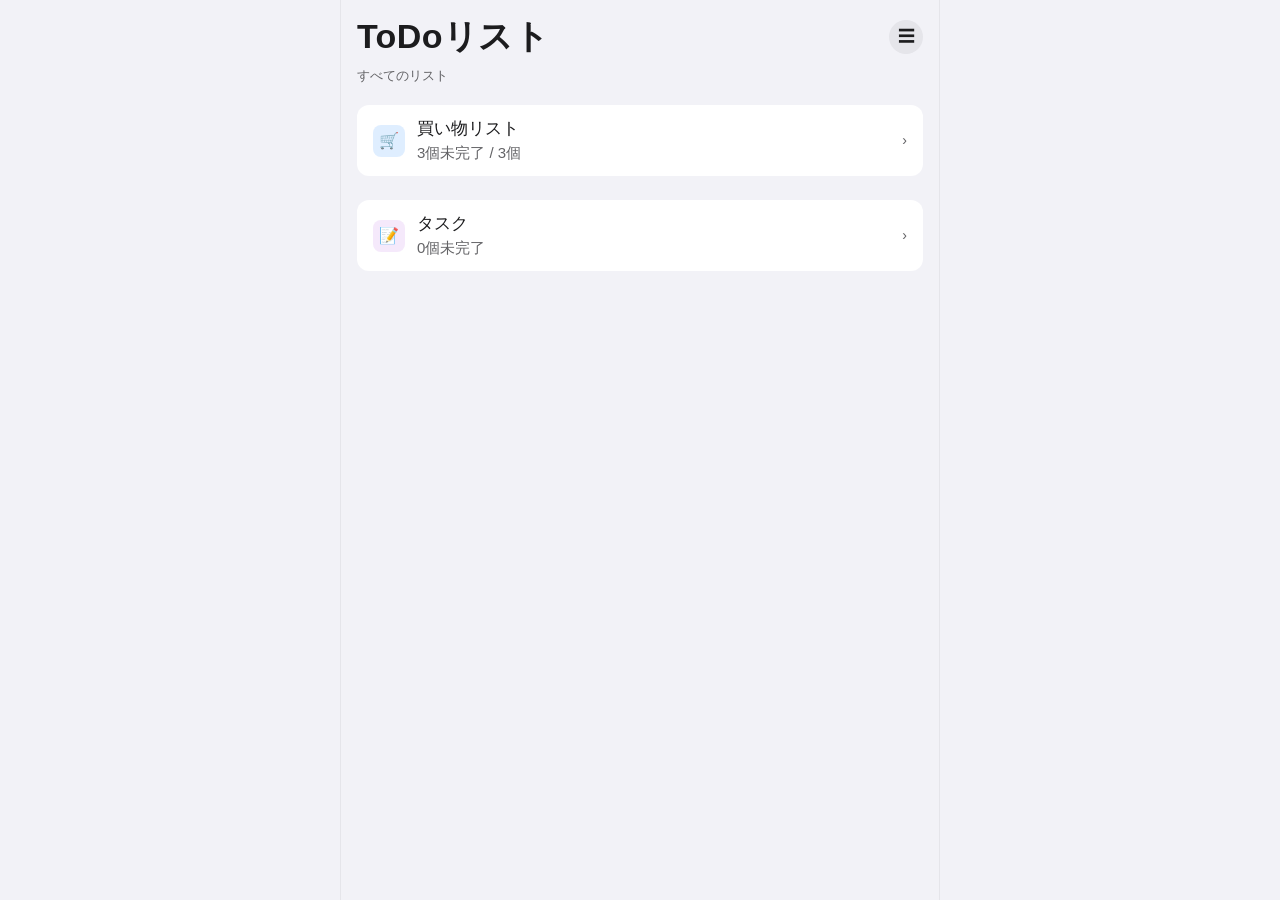
==== commit 0307d557: "Add files via upload" ====
--- a/index.html
+++ b/index.html
@@ -20,7 +20,7 @@
   --bg: #f2f2f7;
   --card: #ffffff;
   --text: #1c1c1e;
-  --text-secondary: #8e8e93;
+  --text-secondary: #636366;
   --accent: #007aff;
   --accent-light: #e3f0ff;
   --danger: #ff3b30;
@@ -35,8 +35,8 @@
 
 html, body {
   height: 100%;
-  font-family: -apple-system, BlinkMacSystemFont, 'Hiragino Kaku
-Gothic ProN', 'Helvetica Neue', sans-serif;
+  font-family: -apple-system, BlinkMacSystemFont, 'Hiragino Sans',
+'Hiragino Kaku Gothic ProN', 'Yu Gothic', sans-serif;
   background: var(--bg);
   color: var(--text);
   font-size: 17px;
